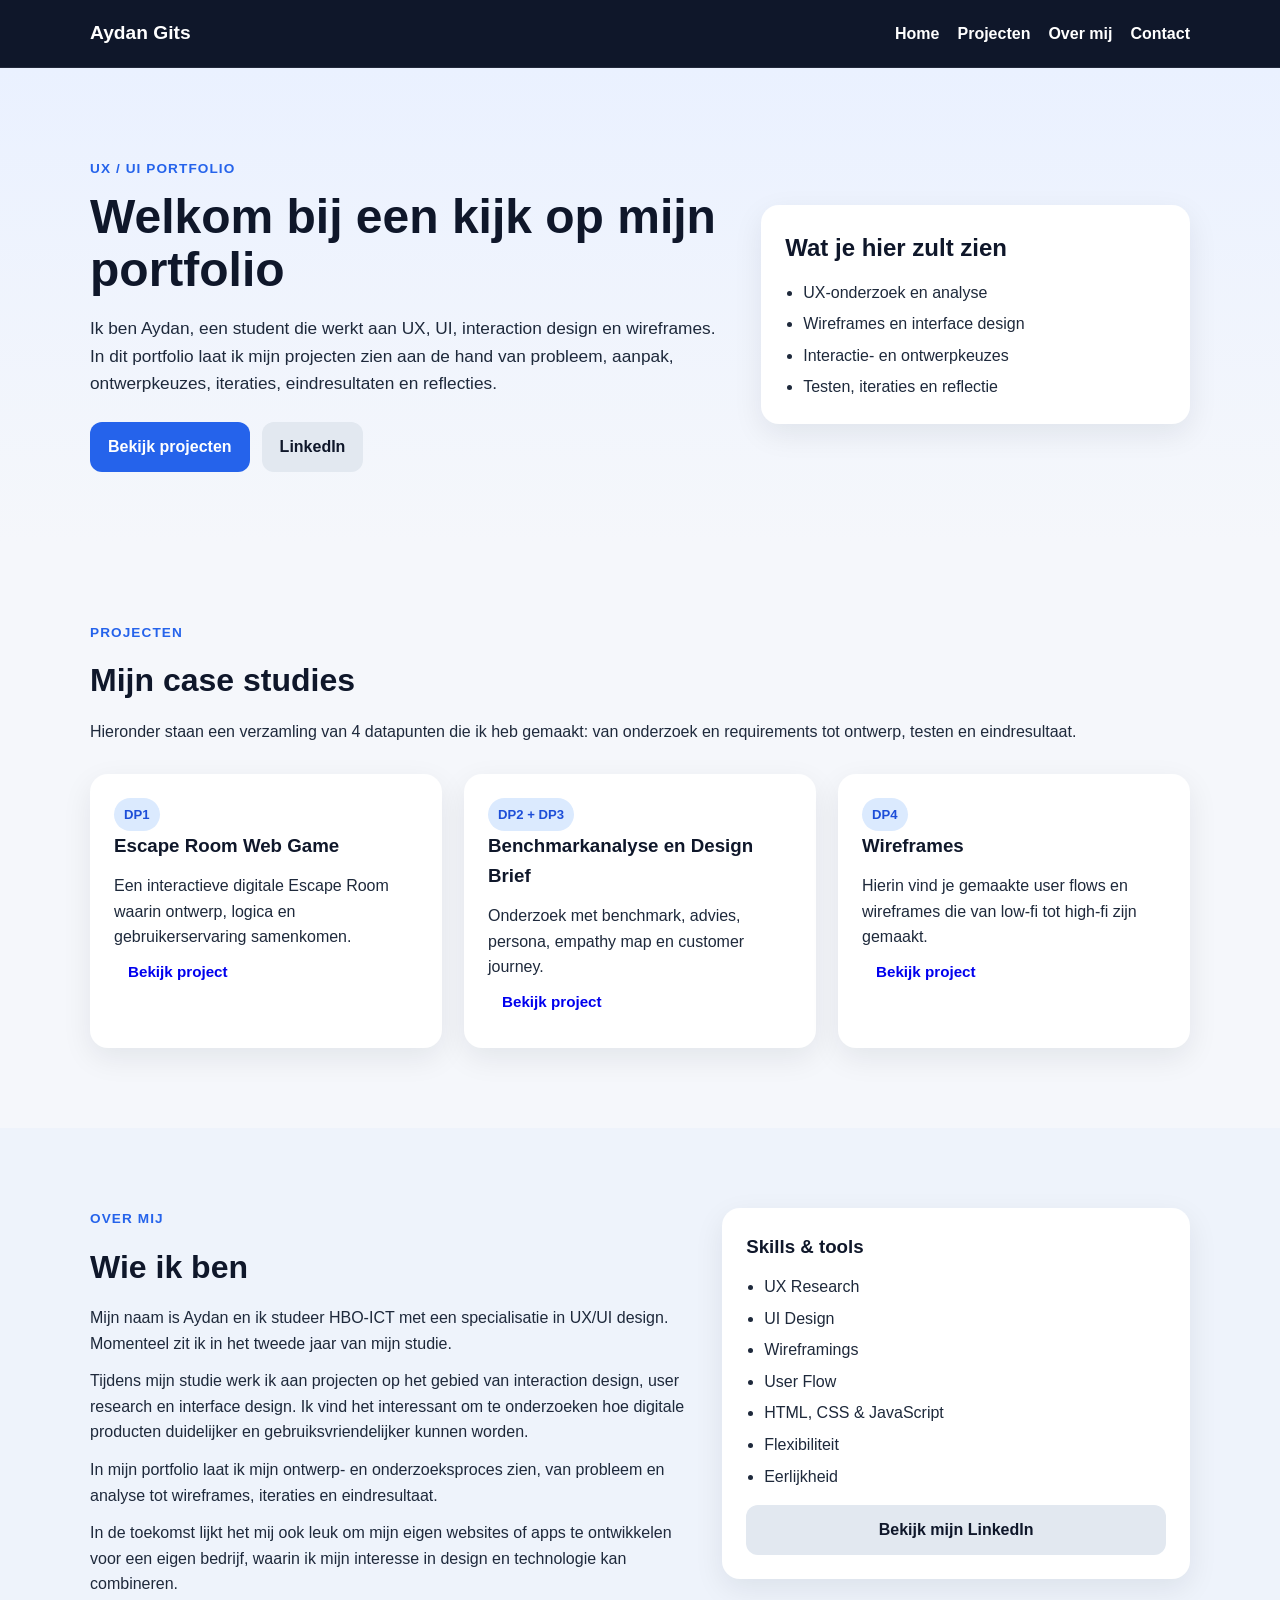
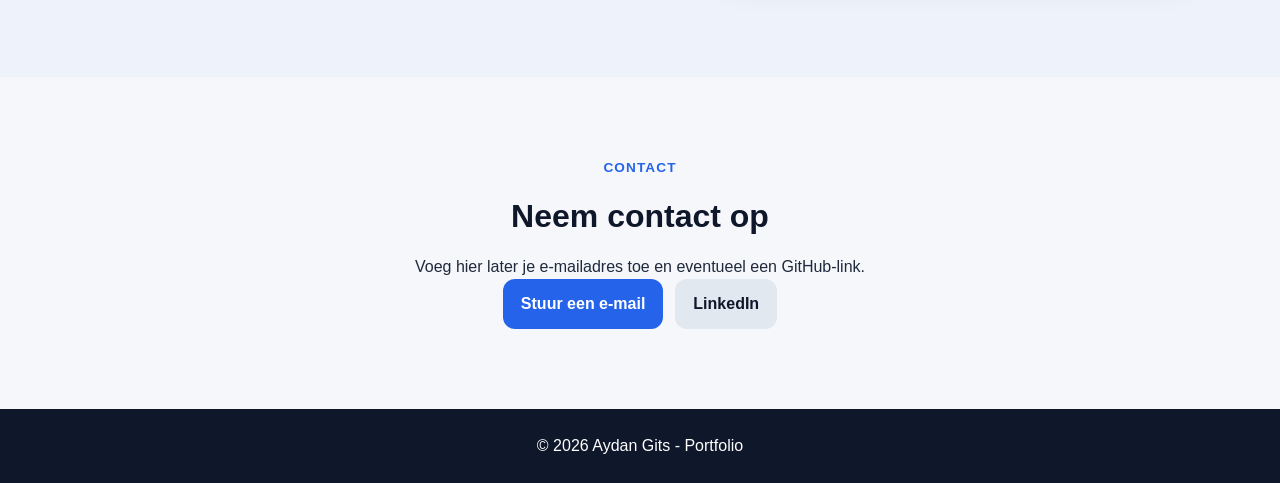
==== index.html @ bd967ede "portfolio geupload" ====
<!DOCTYPE html>
<html lang="nl">
<head>
  <meta charset="UTF-8" />
  <meta name="viewport" content="width=device-width, initial-scale=1.0" />
  <title>Aydan Gits | Portfolio</title>
  <link rel="stylesheet" href="style.css" />
</head>
<body>
  <header class="site-header">
    <div class="container header-inner">
      <a class="logo" href="index.html">Aydan Gits</a>

      <nav class="nav">
        <a href="#home">Home</a>
        <a href="#projects">Projecten</a>
        <a href="#about">Over mij</a>
        <a href="#contact">Contact</a>
      </nav>
    </div>
  </header>

  <main>
    <section id="home" class="hero">
      <div class="container hero-grid">
        <div class="hero-text">
          <p class="eyebrow">UX / UI Portfolio</p>
          <h1>Welkom bij een kijk op mijn portfolio</h1>
          <p class="intro">
            Ik ben Aydan, een student die werkt aan UX, UI, interaction design en wireframes. 
            In dit portfolio laat ik mijn projecten zien aan de hand van
            probleem, aanpak, ontwerpkeuzes, iteraties, eindresultaten en reflecties.
          </p>

          <div class="hero-buttons">
            <a class="button primary" href="#projects">Bekijk projecten</a>
            <a class="button secondary" href="https://www.linkedin.com/in/aydan-gits-520730218/" target="_blank">LinkedIn</a>
          </div>
        </div>

        <div class="hero-card">
          <h2>Wat je hier zult zien</h2>
          <ul>
            <li>UX-onderzoek en analyse</li>
            <li>Wireframes en interface design</li>
            <li>Interactie- en ontwerpkeuzes</li>
            <li>Testen, iteraties en reflectie</li>
          </ul>
        </div>
      </div>
    </section>

    <section id="projects" class="section">
      <div class="container">
        <div class="section-heading">
          <p class="eyebrow">Projecten</p>
          <h2>Mijn case studies</h2>
          <p>
            Hieronder staan een verzamling van 4 datapunten die ik heb gemaakt: 
            van onderzoek en requirements tot ontwerp, testen en eindresultaat.
          </p>
        </div>

        <div class="project-grid">
          <article class="project-card">
            <span class="tag">DP1</span>
            <h3>Escape Room Web Game</h3>
            <p>
              Een interactieve digitale Escape Room waarin ontwerp, logica en gebruikerservaring samenkomen.
            </p>
            <a class="button small" href="project-escape-room.html">Bekijk project</a>
          </article>

          <article class="project-card">
            <span class="tag">DP2 + DP3</span>
            <h3>Benchmarkanalyse en Design Brief</h3>
            <p>
              Onderzoek met benchmark, advies, persona, empathy map en customer journey.
            </p>
            <a class="button small" href="project-ux-research.html">Bekijk project</a>
          </article>

          <article class="project-card">
            <span class="tag">DP4</span>
            <h3>Wireframes</h3>
            <p>
              Hierin vind je gemaakte user flows en wireframes die van low-fi tot high-fi zijn gemaakt.
            </p>
            <a class="button small" href="project-wireframes.html">Bekijk project</a>
          </article>
        </div>
      </div>
    </section>

    <section id="about" class="section alt">
      <div class="container about-grid">
        <div>
          <p class="eyebrow">Over mij</p>
          <h2>Wie ik ben</h2>

      <p>
        Mijn naam is Aydan en ik studeer HBO-ICT met een specialisatie in UX/UI design.
        Momenteel zit ik in het tweede jaar van mijn studie.
      </p>

      <p>
        Tijdens mijn studie werk ik aan projecten op het gebied van interaction design,
        user research en interface design. Ik vind het interessant om te onderzoeken
        hoe digitale producten duidelijker en gebruiksvriendelijker kunnen worden.
      </p>

      <p>
        In mijn portfolio laat ik mijn ontwerp- en onderzoeksproces zien, van probleem
        en analyse tot wireframes, iteraties en eindresultaat.
      </p>

      <p>
        In de toekomst lijkt het mij ook leuk om mijn eigen websites of apps te ontwikkelen
        voor een eigen bedrijf, waarin ik mijn interesse in design en technologie kan combineren.
      </p>
        </div>

        <div class="about-card">
          <h3>Skills & tools</h3>
          <ul>
            <li>UX Research</li>
            <li>UI Design</li>
            <li>Wireframings</li>
            <li>User Flow</li>
            <li>HTML, CSS & JavaScript</li>
            <li>Flexibiliteit</li>
            <li>Eerlijkheid</li>
          </ul>

          <a class="button secondary full" href="https://www.linkedin.com/in/aydan-gits-520730218/" target="_blank">
            Bekijk mijn LinkedIn
          </a>
        </div>
      </div>
    </section>

    <section id="contact" class="section contact-section">
      <div class="container">
        <p class="eyebrow">Contact</p>
        <h2>Neem contact op</h2>
        <p>
          Voeg hier later je e-mailadres toe en eventueel een GitHub-link.
        </p>

        <div class="link-group center-links">
          <a class="button primary" href="mailto:aydan.gits@windesheim.com">Stuur een e-mail</a>
          <a class="button secondary" href="https://www.linkedin.com/in/aydan-gits-520730218/" target="_blank">LinkedIn</a>
        </div>
      </div>
    </section>
  </main>

  <footer class="site-footer">
    <div class="container">
      <p>© 2026 Aydan Gits - Portfolio</p>
    </div>
  </footer>
</body>
</html>
---- style.css ----
* {
  box-sizing: border-box;
  margin: 0;
  padding: 0;
}

html {
  scroll-behavior: smooth;
}

body {
  font-family: Arial, sans-serif;
  background: #f5f7fb;
  color: #1e293b;
  line-height: 1.6;
}

.container {
  width: min(1100px, 92%);
  margin: 0 auto;
}

.site-header {
  position: sticky;
  top: 0;
  z-index: 1000;
  background: #0f172a;
  border-bottom: 1px solid rgba(255, 255, 255, 0.08);
}

.header-inner {
  display: flex;
  justify-content: space-between;
  align-items: center;
  padding: 18px 0;
  gap: 20px;
}

.logo {
  color: #ffffff;
  font-size: 1.2rem;
  font-weight: 700;
  text-decoration: none;
}

.nav {
  display: flex;
  flex-wrap: wrap;
  gap: 18px;
}

.nav a {
  color: #ffffff;
  text-decoration: none;
  font-weight: 600;
  transition: opacity 0.2s ease;
}

.nav a:hover {
  opacity: 0.75;
}

.hero,
.page-hero {
  padding: 90px 0 70px;
  background: linear-gradient(to bottom, #eaf1ff, #f5f7fb);
}

.hero-grid {
  display: grid;
  grid-template-columns: 1.5fr 1fr;
  gap: 28px;
  align-items: center;
}

.eyebrow {
  color: #2563eb;
  font-weight: 700;
  text-transform: uppercase;
  letter-spacing: 0.08em;
  font-size: 0.85rem;
  margin-bottom: 12px;
}

.hero h1,
.page-hero h1 {
  font-size: 3rem;
  line-height: 1.1;
  margin-bottom: 18px;
  color: #0f172a;
}

.intro,
.page-intro {
  font-size: 1.08rem;
  max-width: 760px;
  margin-bottom: 24px;
}

.hero-buttons,
.link-group {
  display: flex;
  flex-wrap: wrap;
  gap: 12px;
}

.center-links {
  justify-content: center;
}

.hero-card,
.project-card,
.case-block,
.about-card {
  background: #ffffff;
  border-radius: 18px;
  padding: 24px;
  box-shadow: 0 10px 30px rgba(15, 23, 42, 0.08);
}

.hero-card h2,
.about-card h3,
.project-card h3,
.case-block h2 {
  margin-bottom: 12px;
  color: #0f172a;
}

.hero-card ul,
.about-card ul,
.case-block ul {
  padding-left: 18px;
}

.section {
  padding: 80px 0;
}

.section.alt {
  background: #eef3fb;
}

.section-heading {
  margin-bottom: 30px;
}

.section-heading h2,
#about h2,
#contact h2 {
  font-size: 2rem;
  color: #0f172a;
  margin-bottom: 12px;
}

.project-grid {
  display: grid;
  grid-template-columns: repeat(3, 1fr);
  gap: 22px;
}

.tag {
  display: inline-block;
  background: #dbeafe;
  color: #1d4ed8;
  font-size: 0.82rem;
  font-weight: 700;
  padding: 6px 10px;
  border-radius: 999px;
}

.case-grid {
  display: grid;
  grid-template-columns: repeat(2, 1fr);
  gap: 20px;
}

.about-grid {
  display: grid;
  grid-template-columns: 1.3fr 1fr;
  gap: 24px;
  align-items: start;
}

.contact-section {
  text-align: center;
}

.button {
  display: inline-block;
  text-decoration: none;
  border-radius: 12px;
  padding: 12px 18px;
  font-weight: 700;
  transition: transform 0.2s ease, opacity 0.2s ease;
}

.button:hover {
  transform: translateY(-1px);
  opacity: 0.95;
}

.button.primary {
  background: #2563eb;
  color: #ffffff;
}

.button.secondary {
  background: #e2e8f0;
  color: #0f172a;
}

.button.small {
  padding: 10px 14px;
  font-size: 0.95rem;
}

.button.full {
  width: 100%;
  text-align: center;
  margin-top: 16px;
}

.back-link {
  margin-top: 28px;
}

.site-footer {
  background: #0f172a;
  color: #ffffff;
  text-align: center;
  padding: 24px 0;
}

p + p {
  margin-top: 12px;
}

ul li + li {
  margin-top: 6px;
}

@media (max-width: 900px) {
  .hero-grid,
  .about-grid,
  .project-grid,
  .case-grid {
    grid-template-columns: 1fr;
  }

  .hero h1,
  .page-hero h1 {
    font-size: 2.2rem;
  }

  .header-inner {
    flex-direction: column;
    align-items: flex-start;
  }
}
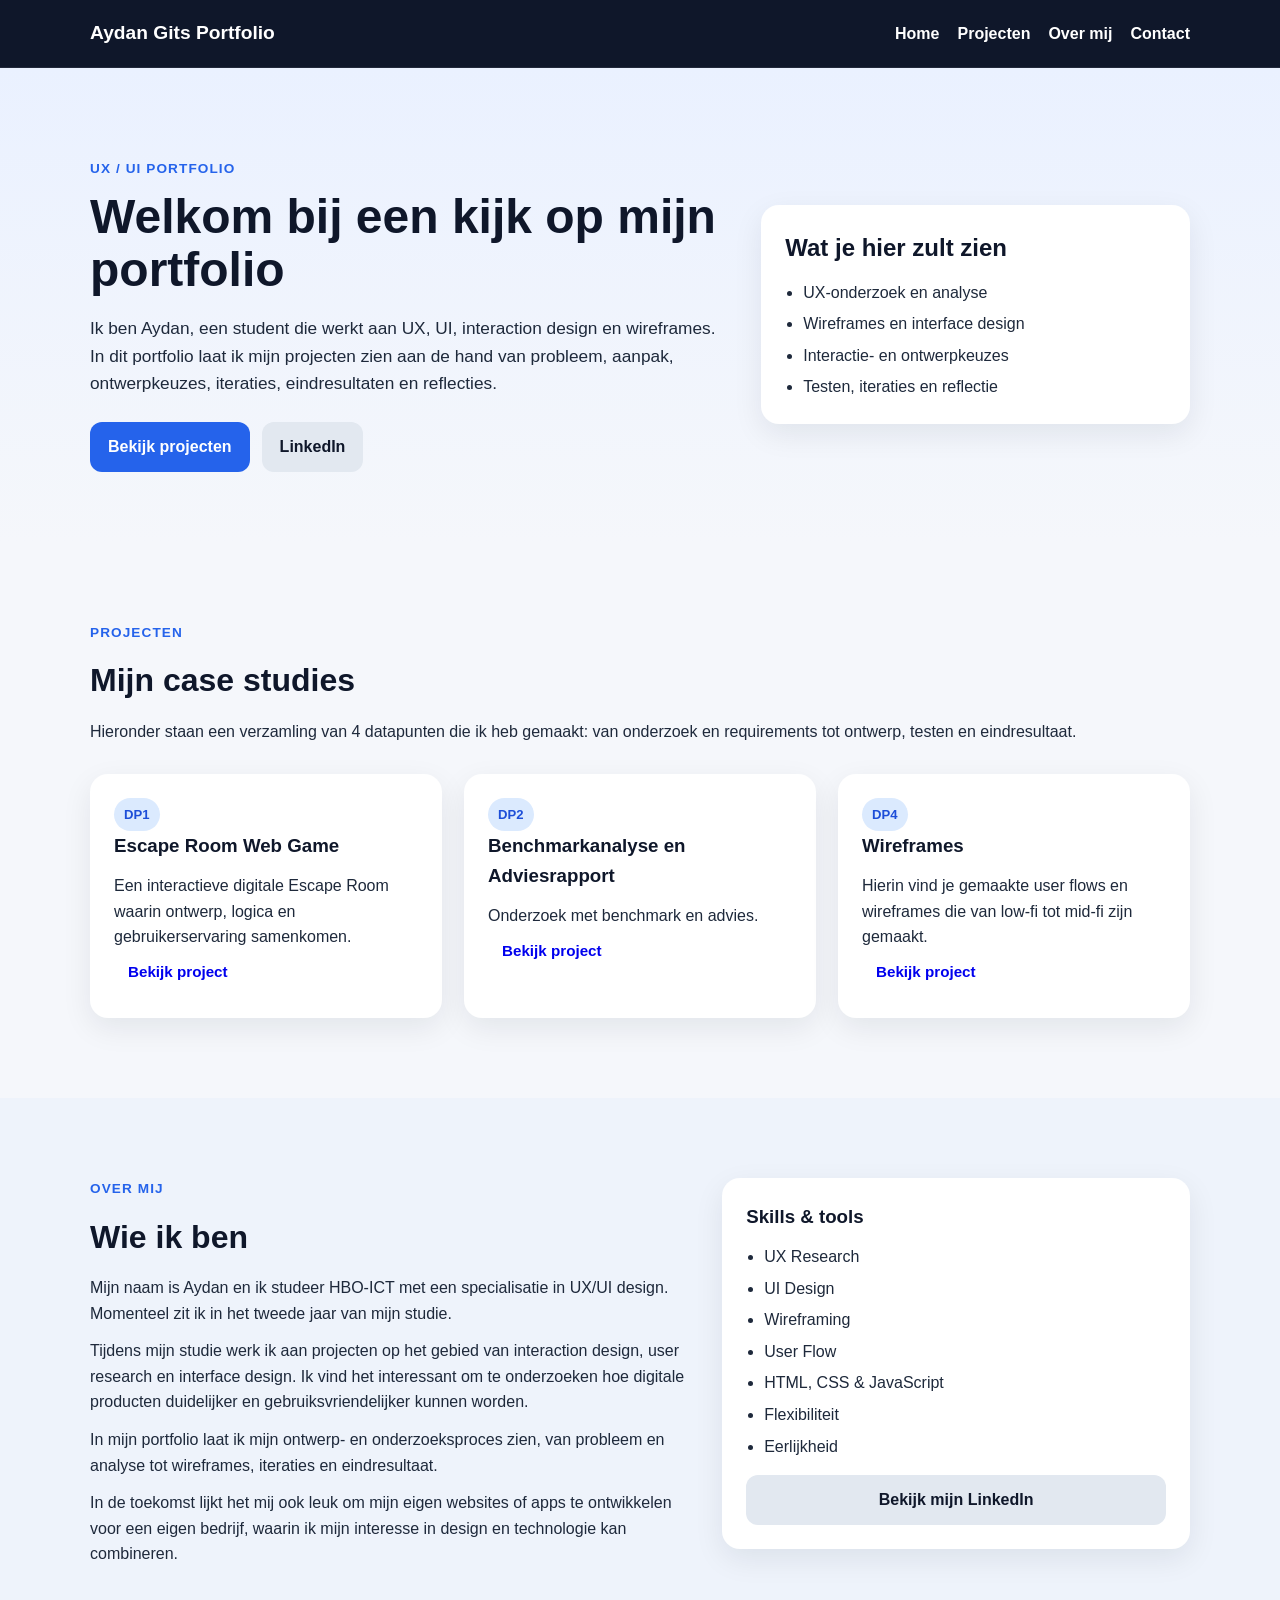
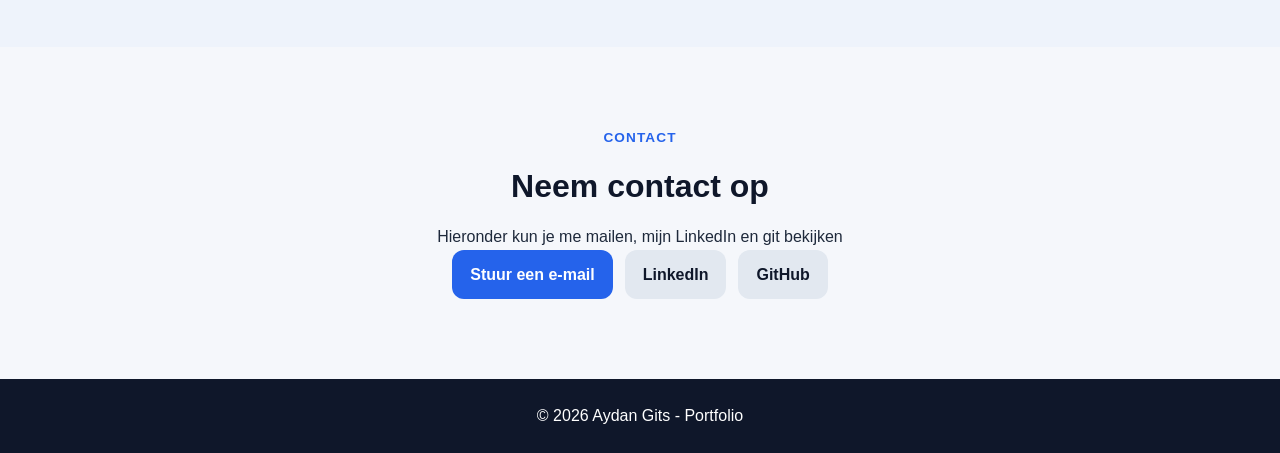
==== commit 5d826ee4: "project 1 en 2 afgerond voor de website" ====
--- a/index.html
+++ b/index.html
@@ -9,7 +9,7 @@
 <body>
   <header class="site-header">
     <div class="container header-inner">
-      <a class="logo" href="index.html">Aydan Gits</a>
+      <a class="logo" href="index.html">Aydan Gits Portfolio</a>
 
       <nav class="nav">
         <a href="#home">Home</a>
@@ -68,25 +68,25 @@
             <p>
               Een interactieve digitale Escape Room waarin ontwerp, logica en gebruikerservaring samenkomen.
             </p>
-            <a class="button small" href="project-escape-room.html">Bekijk project</a>
+            <a class="button small" href="project1.html">Bekijk project</a>
           </article>
 
           <article class="project-card">
-            <span class="tag">DP2 + DP3</span>
-            <h3>Benchmarkanalyse en Design Brief</h3>
+            <span class="tag">DP2</span>
+            <h3>Benchmarkanalyse en Adviesrapport</h3>
             <p>
-              Onderzoek met benchmark, advies, persona, empathy map en customer journey.
+              Onderzoek met benchmark en advies.
             </p>
-            <a class="button small" href="project-ux-research.html">Bekijk project</a>
+            <a class="button small" href="project2.html">Bekijk project</a>
           </article>
 
           <article class="project-card">
             <span class="tag">DP4</span>
             <h3>Wireframes</h3>
             <p>
-              Hierin vind je gemaakte user flows en wireframes die van low-fi tot high-fi zijn gemaakt.
+              Hierin vind je gemaakte user flows en wireframes die van low-fi tot mid-fi zijn gemaakt.
             </p>
-            <a class="button small" href="project-wireframes.html">Bekijk project</a>
+            <a class="button small" href="project3.html">Bekijk project</a>
           </article>
         </div>
       </div>
@@ -125,7 +125,7 @@
           <ul>
             <li>UX Research</li>
             <li>UI Design</li>
-            <li>Wireframings</li>
+            <li>Wireframing</li>
             <li>User Flow</li>
             <li>HTML, CSS & JavaScript</li>
             <li>Flexibiliteit</li>
@@ -144,12 +144,13 @@
         <p class="eyebrow">Contact</p>
         <h2>Neem contact op</h2>
         <p>
-          Voeg hier later je e-mailadres toe en eventueel een GitHub-link.
+          Hieronder kun je me mailen, mijn LinkedIn en git bekijken
         </p>
 
         <div class="link-group center-links">
-          <a class="button primary" href="mailto:aydan.gits@windesheim.com">Stuur een e-mail</a>
+          <a class="button primary" href="mailto:aydan.gits@student.windesheim.com">Stuur een e-mail</a>
           <a class="button secondary" href="https://www.linkedin.com/in/aydan-gits-520730218/" target="_blank">LinkedIn</a>
+          <a class="button secondary" href="https://github.com/aydanjg06" target="_blank">GitHub</a>
         </div>
       </div>
     </section>
--- a/style.css
+++ b/style.css
@@ -256,4 +256,75 @@
     flex-direction: column;
     align-items: flex-start;
   }
+}
+
+/* =========================
+   Project pagina styling
+   ========================= */
+
+.project {
+  max-width: 1000px;
+  margin: 60px auto;
+  padding: 40px;
+  background: #ffffff;
+  border-radius: 18px;
+  box-shadow: 0 10px 30px rgba(15, 23, 42, 0.08);
+}
+
+.project h1 {
+  font-size: 2.6rem;
+  color: #0f172a;
+  margin-bottom: 20px;
+}
+
+.project h2 {
+  margin-top: 40px;
+  margin-bottom: 14px;
+  color: #0f172a;
+}
+
+.project h3 {
+  margin-top: 20px;
+  margin-bottom: 10px;
+}
+
+.one-liner {
+  font-size: 1.05rem;
+  color: #334155;
+  margin-bottom: 30px;
+}
+
+.project ul,
+.project ol {
+  margin-left: 20px;
+}
+
+.project li {
+  margin-bottom: 6px;
+}
+
+.wireframes {
+  display: grid;
+  grid-template-columns: repeat(auto-fit, minmax(220px, 1fr));
+  gap: 14px;
+  margin: 20px 0;
+}
+
+.wireframes img {
+  width: 100%;
+  border-radius: 12px;
+  box-shadow: 0 8px 18px rgba(15, 23, 42, 0.08);
+}
+
+.project img {
+  max-width: 100%;
+  height: auto;
+  border-radius: 12px;
+}
+
+.project-links {
+  display: flex;
+  gap: 12px;
+  flex-wrap: wrap;
+  margin-top: 16px;
 }
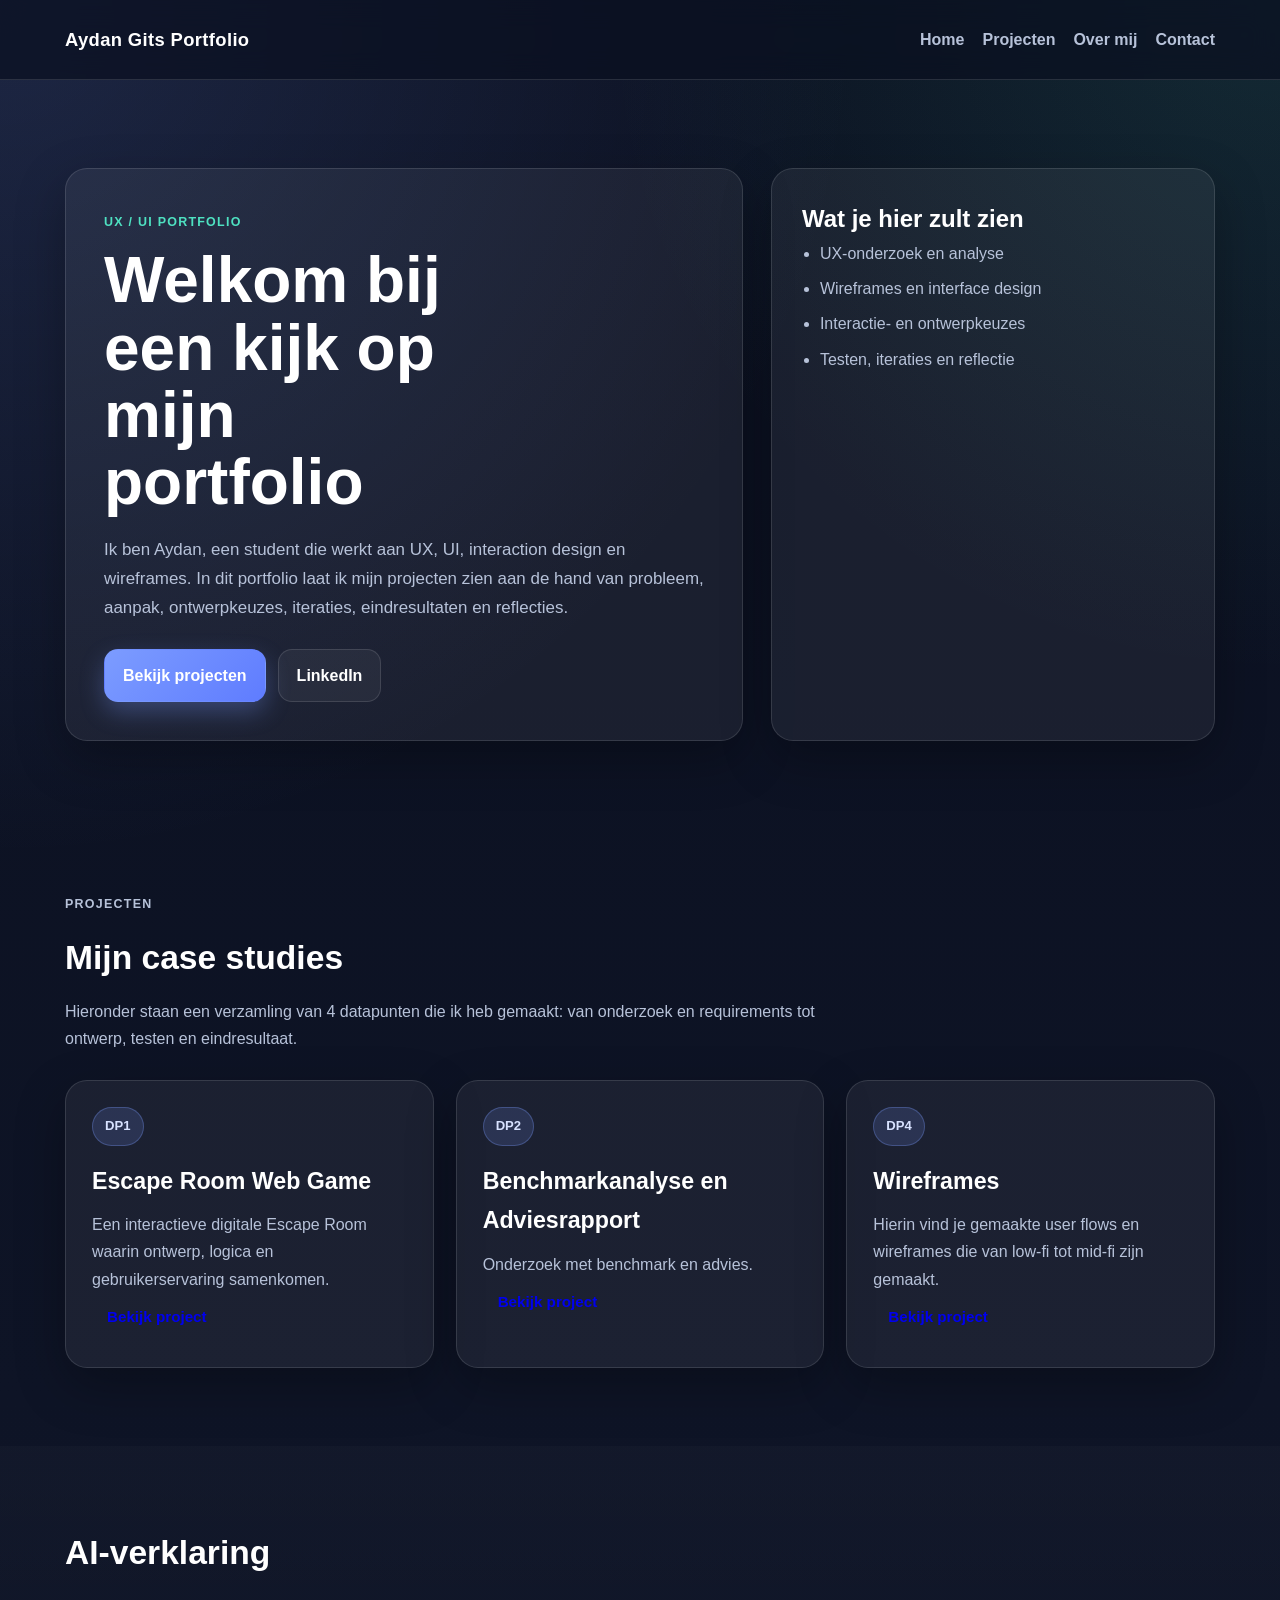
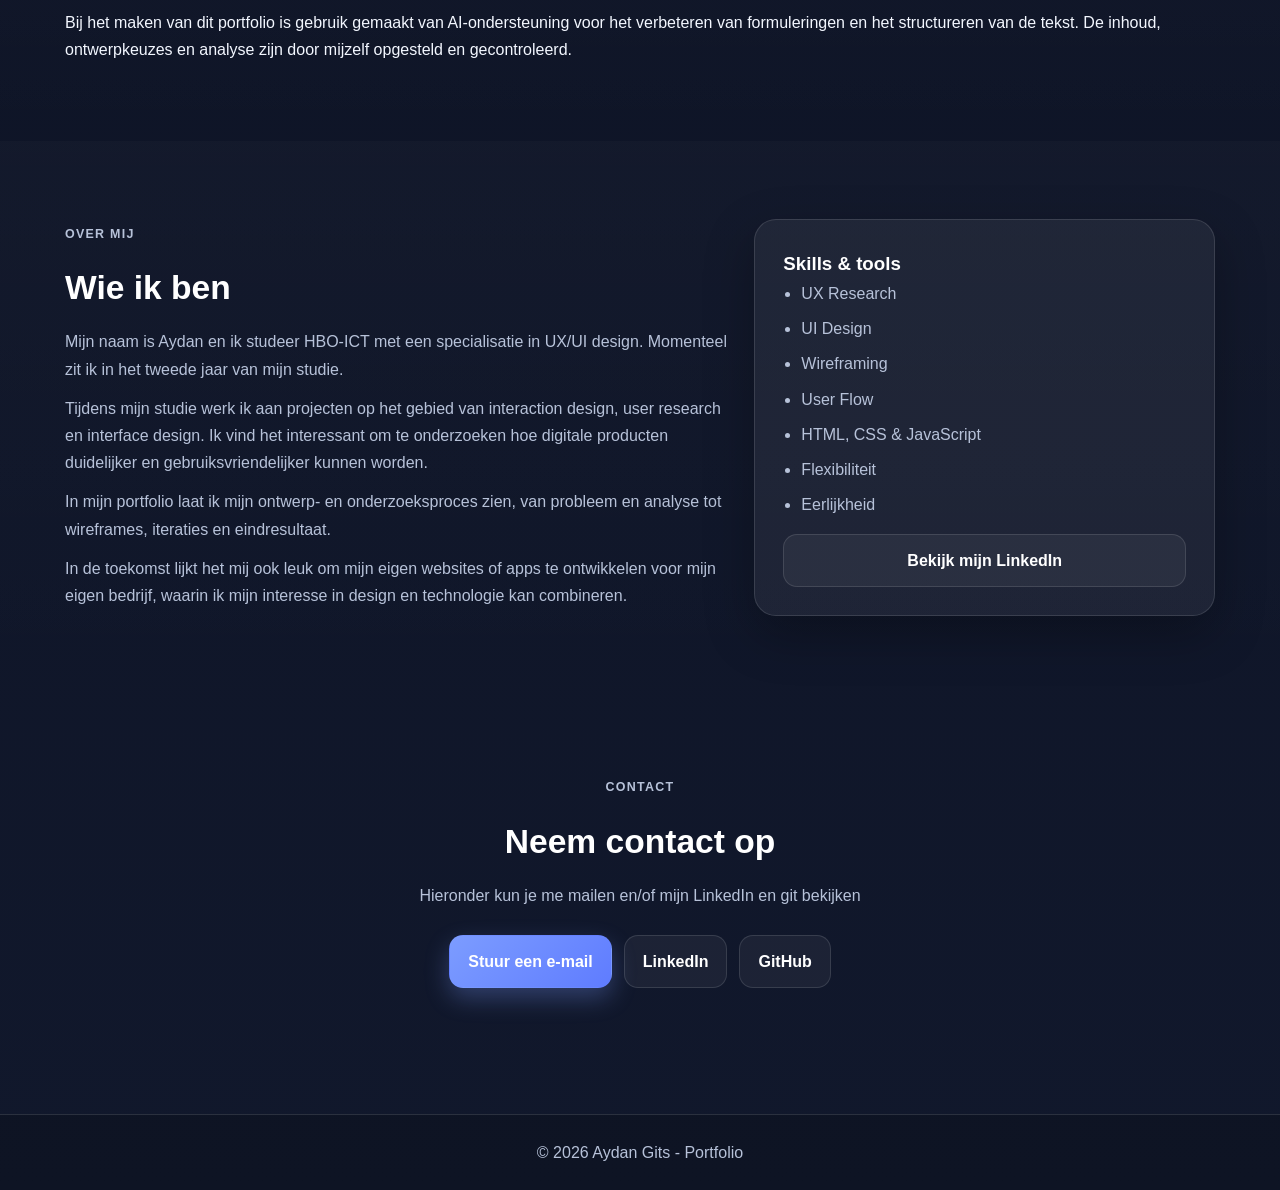
==== commit c0b83ebf: "final" ====
--- a/index.html
+++ b/index.html
@@ -92,6 +92,21 @@
       </div>
     </section>
 
+    <section class="section alt">
+      <div class="container">
+        <div class="section-heading">
+          <h2>AI-verklaring</h2>
+        </div>
+
+        <p>
+          Bij het maken van dit portfolio is gebruik gemaakt van AI-ondersteuning
+          voor het verbeteren van formuleringen en het structureren van de tekst.
+          De inhoud, ontwerpkeuzes en analyse zijn door mijzelf opgesteld
+          en gecontroleerd.
+        </p>
+      </div>
+    </section>
+
     <section id="about" class="section alt">
       <div class="container about-grid">
         <div>
@@ -116,7 +131,7 @@
 
       <p>
         In de toekomst lijkt het mij ook leuk om mijn eigen websites of apps te ontwikkelen
-        voor een eigen bedrijf, waarin ik mijn interesse in design en technologie kan combineren.
+        voor mijn eigen bedrijf, waarin ik mijn interesse in design en technologie kan combineren.
       </p>
         </div>
 
@@ -144,11 +159,11 @@
         <p class="eyebrow">Contact</p>
         <h2>Neem contact op</h2>
         <p>
-          Hieronder kun je me mailen, mijn LinkedIn en git bekijken
+          Hieronder kun je me mailen en/of mijn LinkedIn en git bekijken
         </p>
 
         <div class="link-group center-links">
-          <a class="button primary" href="mailto:aydan.gits@student.windesheim.com">Stuur een e-mail</a>
+          <a class="button primary" href="https://mail.google.com/mail/?view=cm&fs=1&to=aydan.gits@student.windesheim.com" target="_blank">Stuur een e-mail</a>
           <a class="button secondary" href="https://www.linkedin.com/in/aydan-gits-520730218/" target="_blank">LinkedIn</a>
           <a class="button secondary" href="https://github.com/aydanjg06" target="_blank">GitHub</a>
         </div>
--- a/style.css
+++ b/style.css
@@ -8,24 +8,44 @@
   scroll-behavior: smooth;
 }
 
+:root {
+  --bg: #0b1020;
+  --bg-soft: #121a31;
+  --panel: rgba(255, 255, 255, 0.06);
+  --panel-strong: rgba(255, 255, 255, 0.1);
+  --text: #f3f7ff;
+  --muted: #b7c2d9;
+  --heading: #ffffff;
+  --line: rgba(255, 255, 255, 0.12);
+  --accent: #7c9cff;
+  --accent-2: #4ee1c1;
+  --shadow: 0 18px 50px rgba(0, 0, 0, 0.28);
+  --radius: 22px;
+}
+
 body {
   font-family: Arial, sans-serif;
-  background: #f5f7fb;
-  color: #1e293b;
-  line-height: 1.6;
+  background:
+    radial-gradient(circle at top left, rgba(124, 156, 255, 0.16), transparent 28%),
+    radial-gradient(circle at top right, rgba(78, 225, 193, 0.12), transparent 22%),
+    linear-gradient(180deg, #0b1020 0%, #11182c 100%);
+  color: var(--text);
+  line-height: 1.7;
 }
 
 .container {
-  width: min(1100px, 92%);
+  width: min(1150px, 92%);
   margin: 0 auto;
 }
 
+/* HEADER */
 .site-header {
   position: sticky;
   top: 0;
   z-index: 1000;
-  background: #0f172a;
-  border-bottom: 1px solid rgba(255, 255, 255, 0.08);
+  backdrop-filter: blur(14px);
+  background: rgba(11, 16, 32, 0.72);
+  border-bottom: 1px solid var(--line);
 }
 
 .header-inner {
@@ -37,10 +57,11 @@
 }
 
 .logo {
-  color: #ffffff;
-  font-size: 1.2rem;
+  color: var(--heading);
+  font-size: 1.15rem;
   font-weight: 700;
   text-decoration: none;
+  letter-spacing: 0.02em;
 }
 
 .nav {
@@ -50,163 +71,247 @@
 }
 
 .nav a {
-  color: #ffffff;
+  color: var(--muted);
   text-decoration: none;
   font-weight: 600;
-  transition: opacity 0.2s ease;
+  transition: 0.2s ease;
+  padding: 8px 0;
+  position: relative;
+}
+
+.nav a::after {
+  content: "";
+  position: absolute;
+  left: 0;
+  bottom: 0;
+  width: 0;
+  height: 2px;
+  background: linear-gradient(90deg, var(--accent), var(--accent-2));
+  transition: width 0.25s ease;
 }
 
 .nav a:hover {
-  opacity: 0.75;
-}
-
+  color: var(--heading);
+}
+
+.nav a:hover::after {
+  width: 100%;
+}
+
+/* HERO */
 .hero,
 .page-hero {
-  padding: 90px 0 70px;
-  background: linear-gradient(to bottom, #eaf1ff, #f5f7fb);
+  padding: 88px 0 70px;
 }
 
 .hero-grid {
   display: grid;
-  grid-template-columns: 1.5fr 1fr;
+  grid-template-columns: 1.45fr 0.95fr;
   gap: 28px;
+  align-items: stretch;
+}
+
+.hero-text,
+.hero-card,
+.project-card,
+.about-card,
+.project,
+.ai-card {
+  border: 1px solid var(--line);
+  background: var(--panel);
+  border-radius: var(--radius);
+  box-shadow: var(--shadow);
+}
+
+.hero-text {
+  padding: 38px;
+}
+
+.hero-card {
+  padding: 30px;
+  align-self: stretch;
+}
+
+.eyebrow {
+  display: inline-flex;
   align-items: center;
-}
-
-.eyebrow {
-  color: #2563eb;
+  gap: 8px;
+  color: var(--accent-2);
   font-weight: 700;
   text-transform: uppercase;
-  letter-spacing: 0.08em;
-  font-size: 0.85rem;
-  margin-bottom: 12px;
+  letter-spacing: 0.1em;
+  font-size: 0.78rem;
+  margin-bottom: 14px;
 }
 
 .hero h1,
 .page-hero h1 {
-  font-size: 3rem;
-  line-height: 1.1;
-  margin-bottom: 18px;
-  color: #0f172a;
+  font-size: clamp(2.3rem, 5vw, 4rem);
+  line-height: 1.05;
+  margin-bottom: 20px;
+  color: var(--heading);
+  max-width: 10ch;
 }
 
 .intro,
-.page-intro {
-  font-size: 1.08rem;
-  max-width: 760px;
-  margin-bottom: 24px;
+.page-intro,
+.one-liner {
+  font-size: 1.06rem;
+  color: var(--muted);
+  max-width: 65ch;
 }
 
 .hero-buttons,
-.link-group {
+.link-group,
+.project-links {
   display: flex;
   flex-wrap: wrap;
   gap: 12px;
-}
-
-.center-links {
-  justify-content: center;
-}
-
-.hero-card,
-.project-card,
-.case-block,
-.about-card {
-  background: #ffffff;
-  border-radius: 18px;
-  padding: 24px;
-  box-shadow: 0 10px 30px rgba(15, 23, 42, 0.08);
+  margin-top: 26px;
 }
 
 .hero-card h2,
 .about-card h3,
 .project-card h3,
-.case-block h2 {
-  margin-bottom: 12px;
-  color: #0f172a;
+.project h2,
+.project h3 {
+  color: var(--heading);
 }
 
 .hero-card ul,
 .about-card ul,
-.case-block ul {
+.project ul,
+.project ol {
   padding-left: 18px;
 }
 
+.hero-card li,
+.about-card li,
+.project li {
+  color: var(--muted);
+}
+
+/* GENERAL SECTIONS */
 .section {
-  padding: 80px 0;
+  padding: 78px 0;
 }
 
 .section.alt {
-  background: #eef3fb;
+  background: linear-gradient(180deg, rgba(255,255,255,0.02), rgba(255,255,255,0));
 }
 
 .section-heading {
-  margin-bottom: 30px;
+  margin-bottom: 28px;
+  max-width: 800px;
 }
 
 .section-heading h2,
 #about h2,
 #contact h2 {
-  font-size: 2rem;
-  color: #0f172a;
+  font-size: 2.1rem;
   margin-bottom: 12px;
-}
-
+  color: var(--heading);
+}
+
+.section-heading p,
+#about p,
+#contact p {
+  color: var(--muted);
+}
+
+/* PROJECT GRID */
 .project-grid {
   display: grid;
   grid-template-columns: repeat(3, 1fr);
   gap: 22px;
 }
 
+.project-card {
+  padding: 26px;
+  transition: transform 0.22s ease, border-color 0.22s ease;
+}
+
+.project-card:hover {
+  transform: translateY(-4px);
+  border-color: rgba(124, 156, 255, 0.45);
+}
+
+.project-card h3 {
+  margin: 16px 0 10px;
+  font-size: 1.45rem;
+}
+
+.project-card p {
+  color: var(--muted);
+}
+
 .tag {
   display: inline-block;
-  background: #dbeafe;
-  color: #1d4ed8;
+  background: rgba(124, 156, 255, 0.16);
+  color: #d8e2ff;
   font-size: 0.82rem;
   font-weight: 700;
-  padding: 6px 10px;
+  padding: 7px 12px;
   border-radius: 999px;
-}
-
-.case-grid {
-  display: grid;
-  grid-template-columns: repeat(2, 1fr);
-  gap: 20px;
-}
-
+  border: 1px solid rgba(124, 156, 255, 0.3);
+}
+
+/* AI CARD */
+.ai-card {
+  padding: 26px;
+  max-width: 900px;
+}
+
+.ai-card p {
+  color: var(--muted);
+}
+
+/* ABOUT */
 .about-grid {
   display: grid;
-  grid-template-columns: 1.3fr 1fr;
+  grid-template-columns: 1.3fr 0.9fr;
   gap: 24px;
   align-items: start;
 }
 
+.about-card {
+  padding: 28px;
+}
+
+/* CONTACT */
 .contact-section {
   text-align: center;
 }
 
+/* BUTTONS */
 .button {
   display: inline-block;
   text-decoration: none;
-  border-radius: 12px;
+  border-radius: 14px;
   padding: 12px 18px;
   font-weight: 700;
-  transition: transform 0.2s ease, opacity 0.2s ease;
+  transition: 0.2s ease;
+  border: 1px solid transparent;
 }
 
 .button:hover {
   transform: translateY(-1px);
-  opacity: 0.95;
 }
 
 .button.primary {
-  background: #2563eb;
+  background: linear-gradient(135deg, var(--accent), #5f7cff);
   color: #ffffff;
+  box-shadow: 0 10px 24px rgba(124, 156, 255, 0.3);
 }
 
 .button.secondary {
-  background: #e2e8f0;
-  color: #0f172a;
+  background: rgba(255, 255, 255, 0.05);
+  color: var(--heading);
+  border-color: var(--line);
+}
+
+.button.secondary:hover {
+  border-color: rgba(124, 156, 255, 0.45);
 }
 
 .button.small {
@@ -220,111 +325,126 @@
   margin-top: 16px;
 }
 
+.center-links {
+  justify-content: center;
+}
+
+/* PROJECT PAGES */
+.project {
+  max-width: 1020px;
+  margin: 0 auto;
+  padding: 38px;
+}
+
+.project h1 {
+  font-size: 2.5rem;
+  color: var(--heading);
+  margin-bottom: 18px;
+}
+
+.project h2 {
+  font-size: 1.55rem;
+  margin-top: 38px;
+  margin-bottom: 14px;
+}
+
+.project h3 {
+  font-size: 1.1rem;
+  margin-top: 22px;
+  margin-bottom: 10px;
+}
+
+.project p {
+  color: var(--muted);
+  margin-bottom: 14px;
+}
+
+.project ul,
+.project ol {
+  margin-left: 18px;
+  margin-bottom: 18px;
+}
+
+.project img {
+  max-width: 100%;
+  height: auto;
+  border-radius: 16px;
+  border: 1px solid var(--line);
+  box-shadow: var(--shadow);
+}
+
+.wireframes {
+  display: grid;
+  grid-template-columns: repeat(auto-fit, minmax(240px, 1fr));
+  gap: 16px;
+  margin: 18px 0 28px;
+}
+
+.wireframes img {
+  width: 100%;
+  object-fit: cover;
+}
+
 .back-link {
   margin-top: 28px;
 }
 
+/* FOOTER */
 .site-footer {
-  background: #0f172a;
-  color: #ffffff;
+  border-top: 1px solid var(--line);
+  background: rgba(0, 0, 0, 0.18);
+  color: var(--muted);
   text-align: center;
   padding: 24px 0;
-}
-
+  margin-top: 48px;
+}
+
+/* RHYTHM */
 p + p {
   margin-top: 12px;
 }
 
-ul li + li {
-  margin-top: 6px;
-}
-
-@media (max-width: 900px) {
+ul li + li,
+ol li + li {
+  margin-top: 8px;
+}
+
+/* RESPONSIVE */
+@media (max-width: 950px) {
   .hero-grid,
   .about-grid,
-  .project-grid,
-  .case-grid {
+  .project-grid {
     grid-template-columns: 1fr;
-  }
-
-  .hero h1,
-  .page-hero h1 {
-    font-size: 2.2rem;
   }
 
   .header-inner {
     flex-direction: column;
     align-items: flex-start;
   }
-}
-
-/* =========================
-   Project pagina styling
-   ========================= */
-
-.project {
-  max-width: 1000px;
-  margin: 60px auto;
-  padding: 40px;
-  background: #ffffff;
-  border-radius: 18px;
-  box-shadow: 0 10px 30px rgba(15, 23, 42, 0.08);
-}
-
-.project h1 {
-  font-size: 2.6rem;
-  color: #0f172a;
-  margin-bottom: 20px;
-}
-
-.project h2 {
-  margin-top: 40px;
-  margin-bottom: 14px;
-  color: #0f172a;
-}
-
-.project h3 {
-  margin-top: 20px;
-  margin-bottom: 10px;
-}
-
-.one-liner {
-  font-size: 1.05rem;
-  color: #334155;
-  margin-bottom: 30px;
-}
-
-.project ul,
-.project ol {
-  margin-left: 20px;
-}
-
-.project li {
-  margin-bottom: 6px;
-}
-
-.wireframes {
-  display: grid;
-  grid-template-columns: repeat(auto-fit, minmax(220px, 1fr));
-  gap: 14px;
-  margin: 20px 0;
-}
-
-.wireframes img {
-  width: 100%;
-  border-radius: 12px;
-  box-shadow: 0 8px 18px rgba(15, 23, 42, 0.08);
-}
-
-.project img {
-  max-width: 100%;
-  height: auto;
-  border-radius: 12px;
-}
-
-.project-links {
-  display: flex;
-  gap: 12px;
-  flex-wrap: wrap;
-  margin-top: 16px;
+
+  .hero h1,
+  .page-hero h1 {
+    max-width: none;
+  }
+}
+
+@media (max-width: 640px) {
+  .hero,
+  .page-hero,
+  .section {
+    padding: 60px 0;
+  }
+
+  .hero-text,
+  .hero-card,
+  .project,
+  .project-card,
+  .about-card,
+  .ai-card {
+    padding: 22px;
+  }
+
+  .project h1 {
+    font-size: 2rem;
+  }
 }
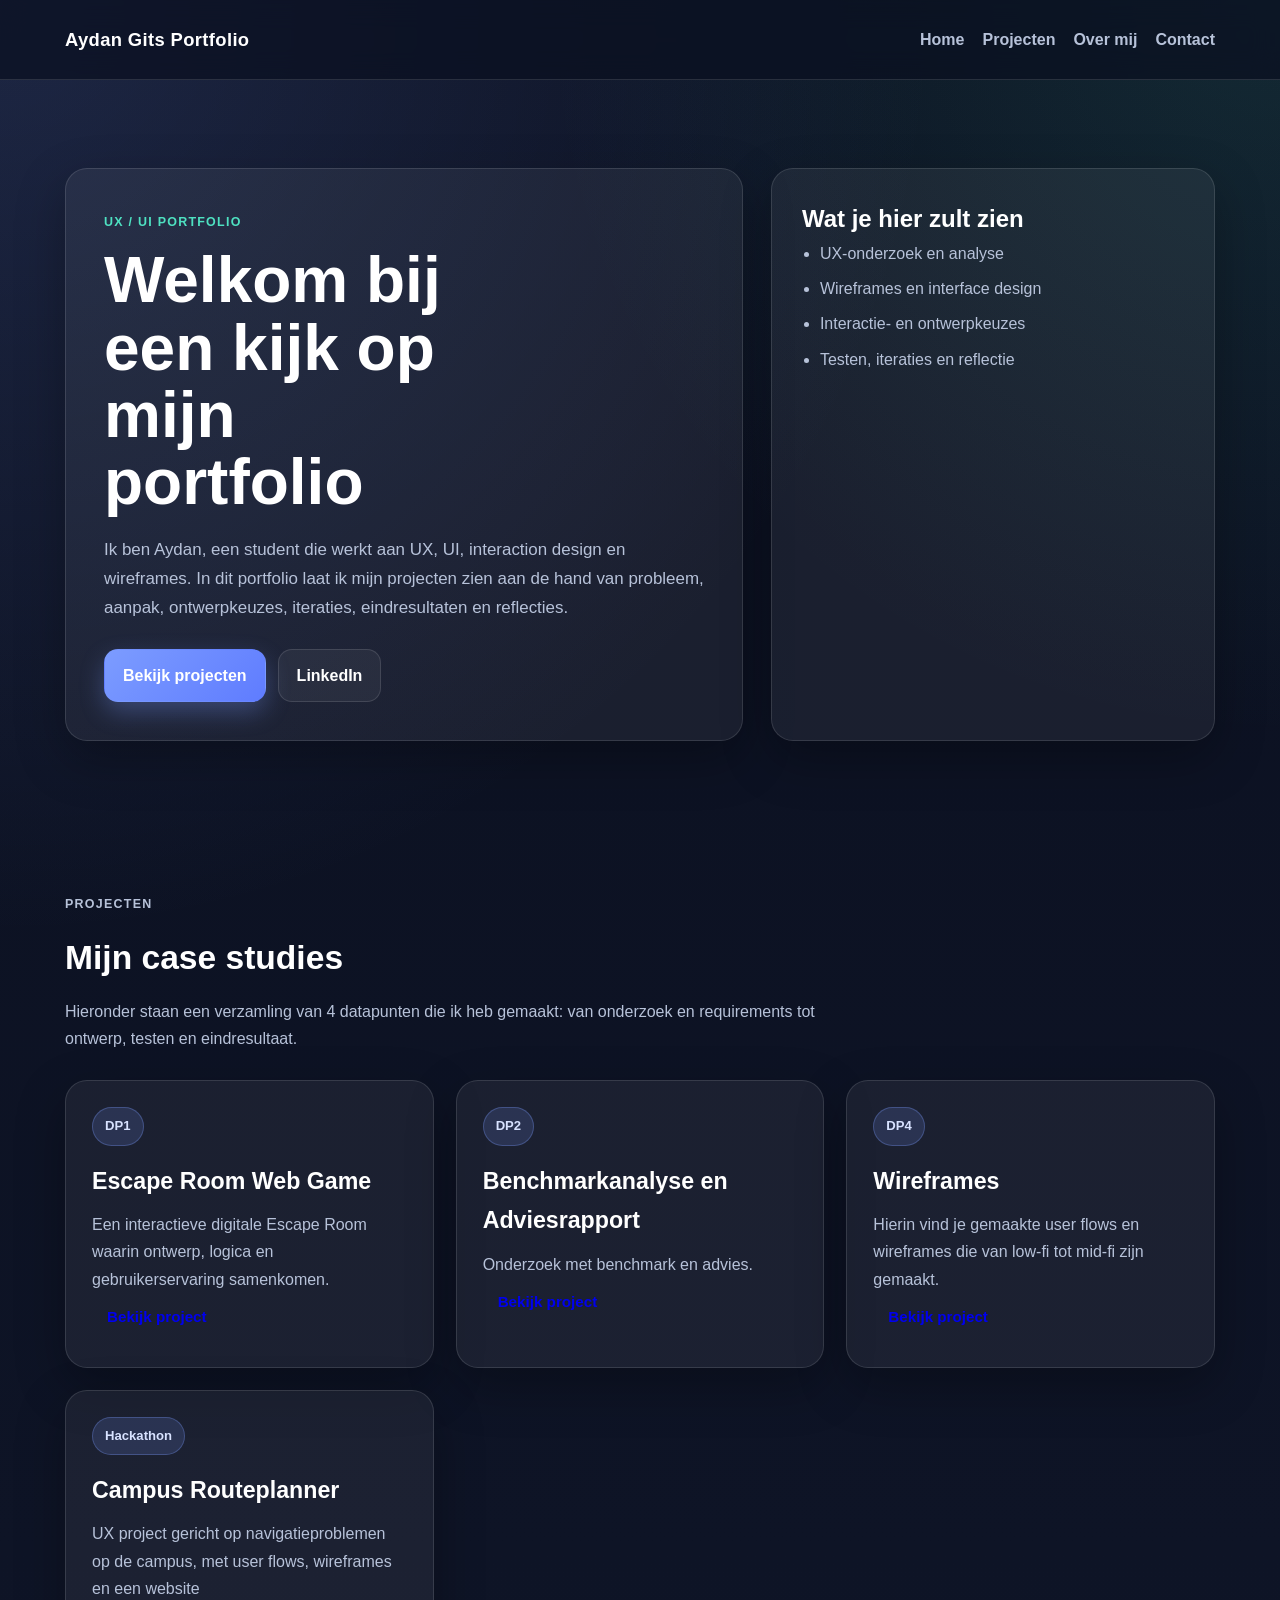
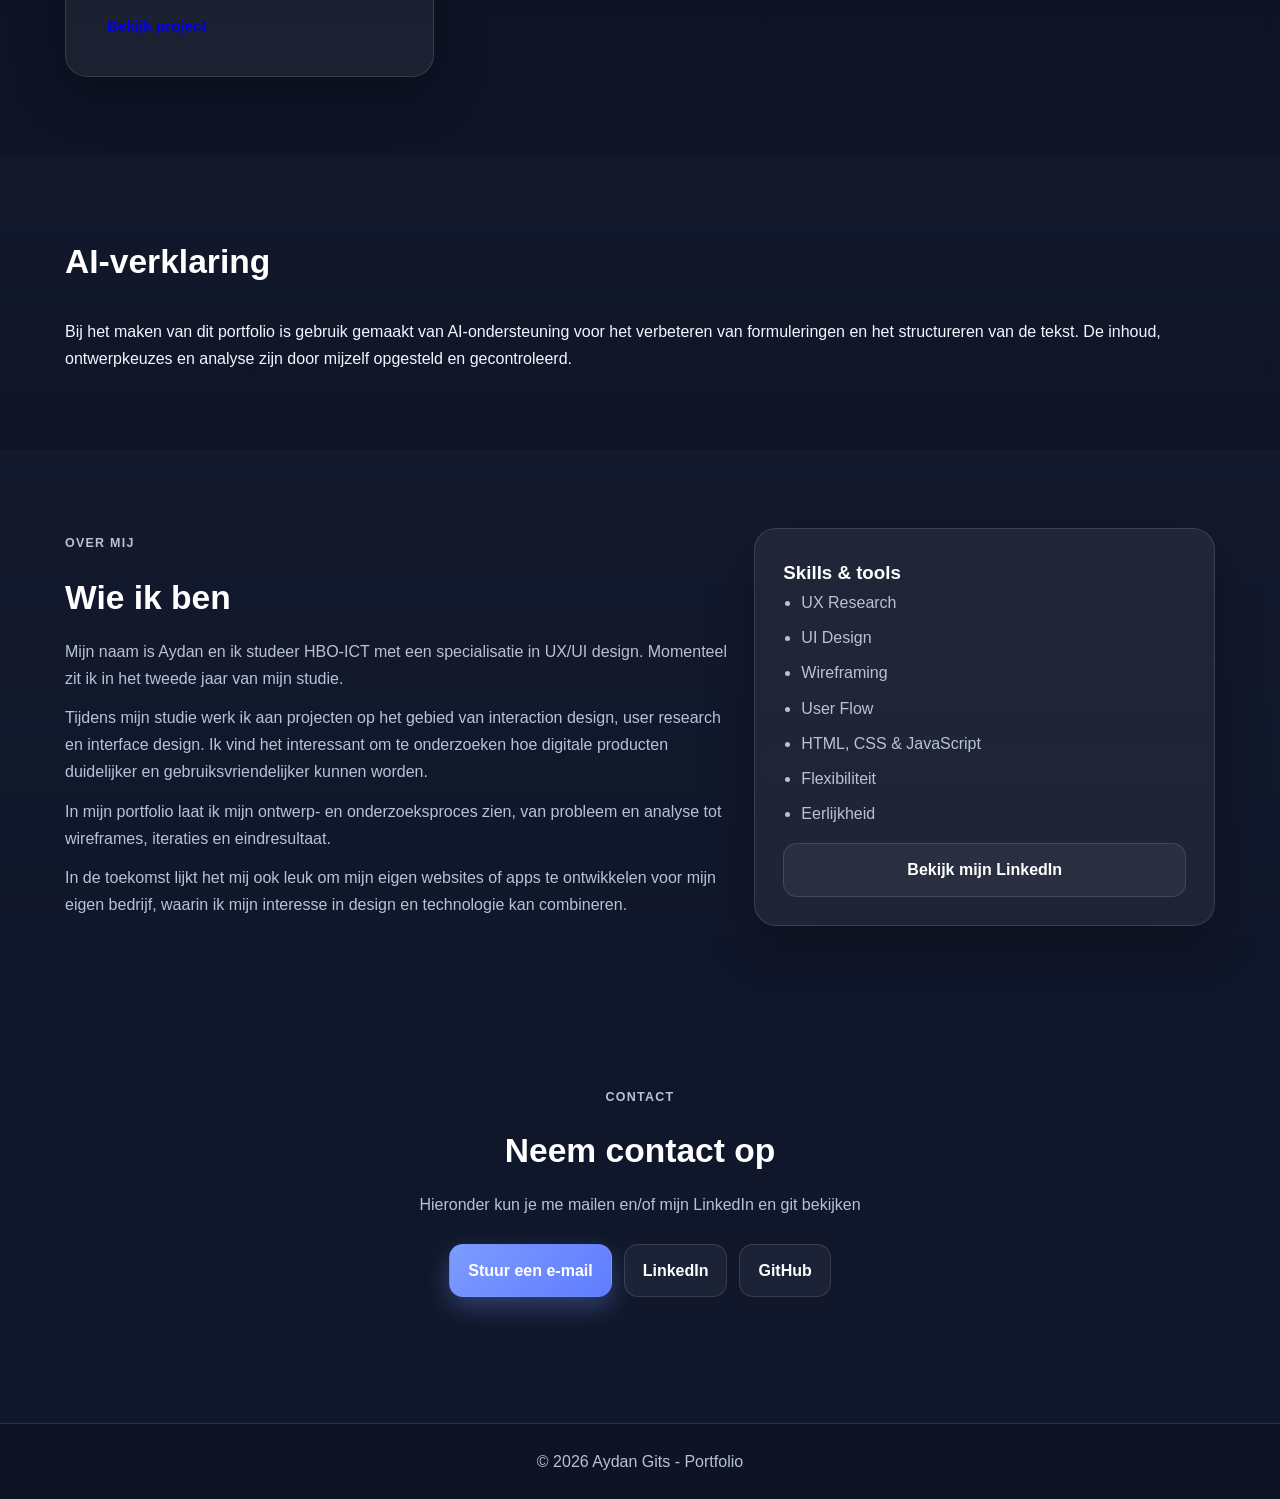
==== commit 21490bb1: "Hackathon toegevoegd aan portfolio" ====
--- a/index.html
+++ b/index.html
@@ -88,9 +88,18 @@
             </p>
             <a class="button small" href="project3.html">Bekijk project</a>
           </article>
+
+          <article class="project-card">
+            <span class="tag">Hackathon</span>
+            <h3>Campus Routeplanner</h3>
+            <p>
+            UX project gericht op navigatieproblemen op de campus, met user flows, wireframes en een website
+            </p>
+            <a class="button small" href="project4.html">Bekijk project</a>
+          </article>
         </div>
       </div>
-    </section>
+    </section>  
 
     <section class="section alt">
       <div class="container">
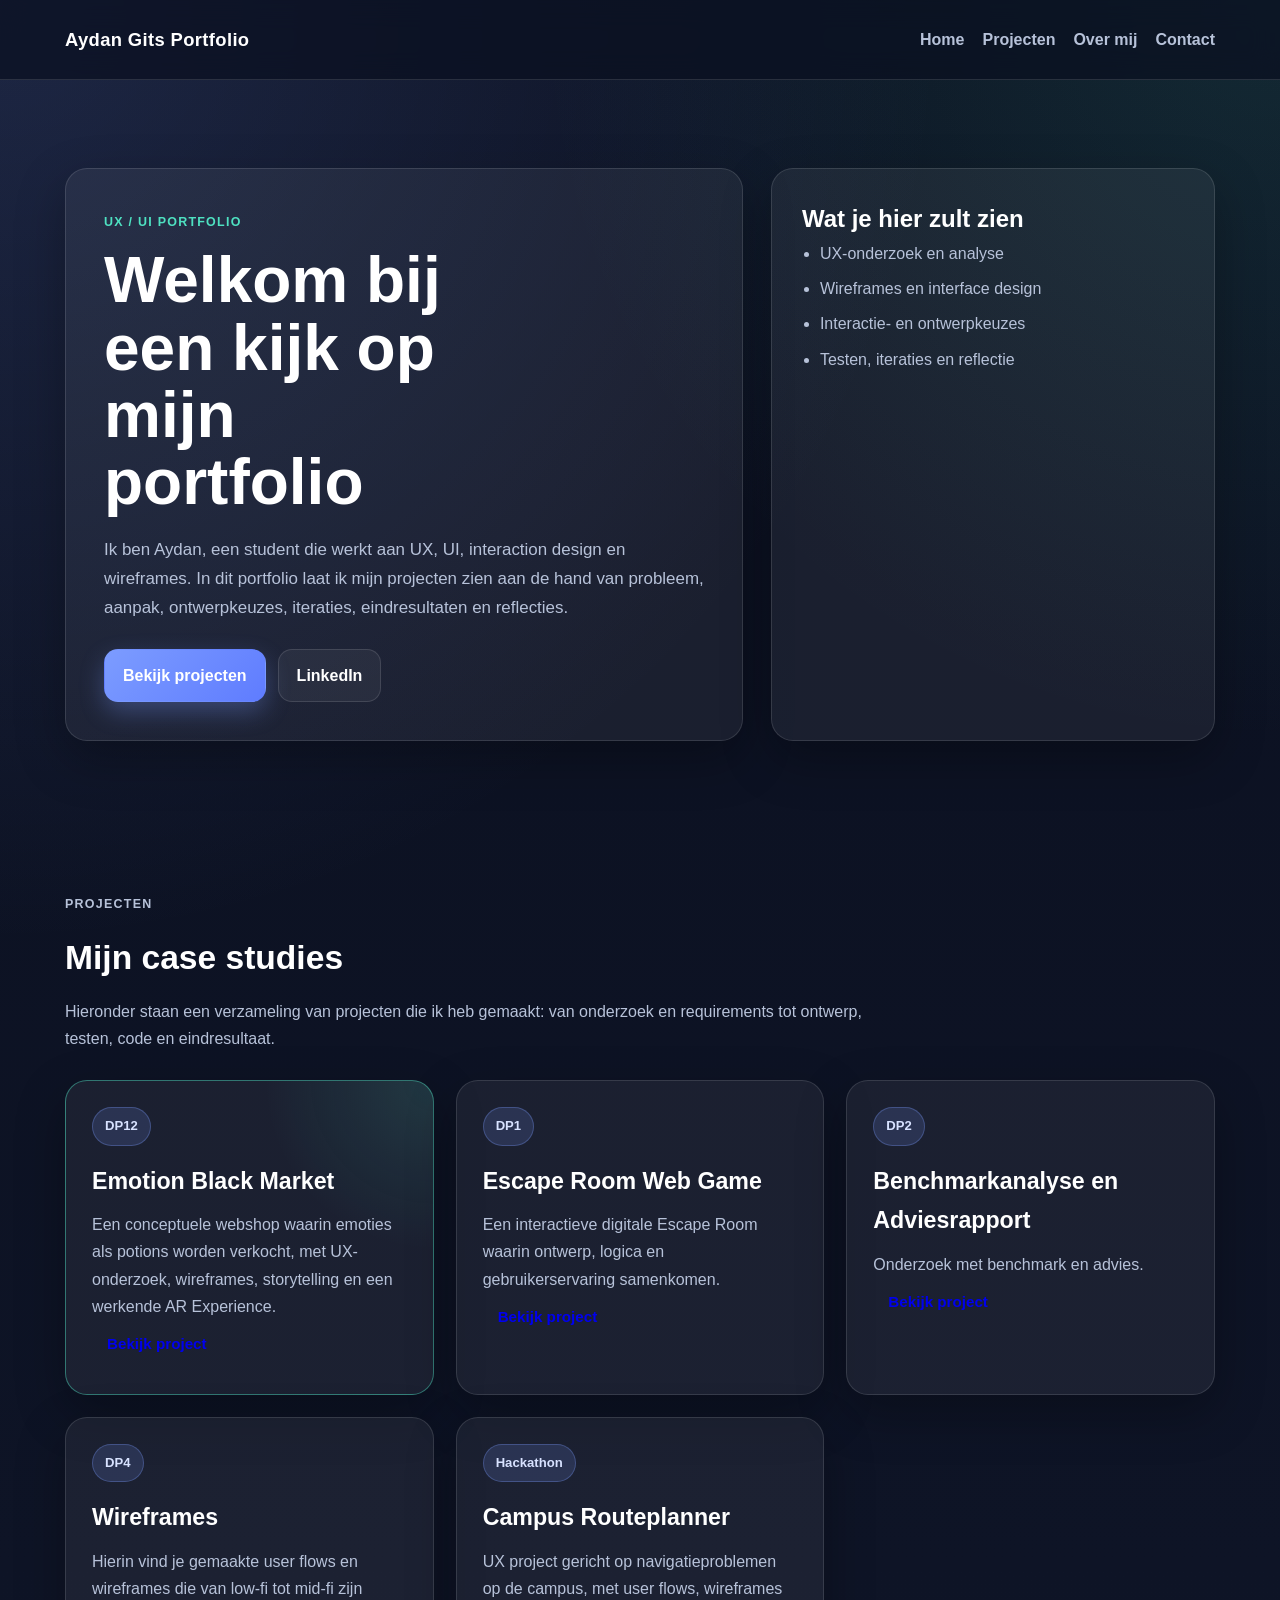
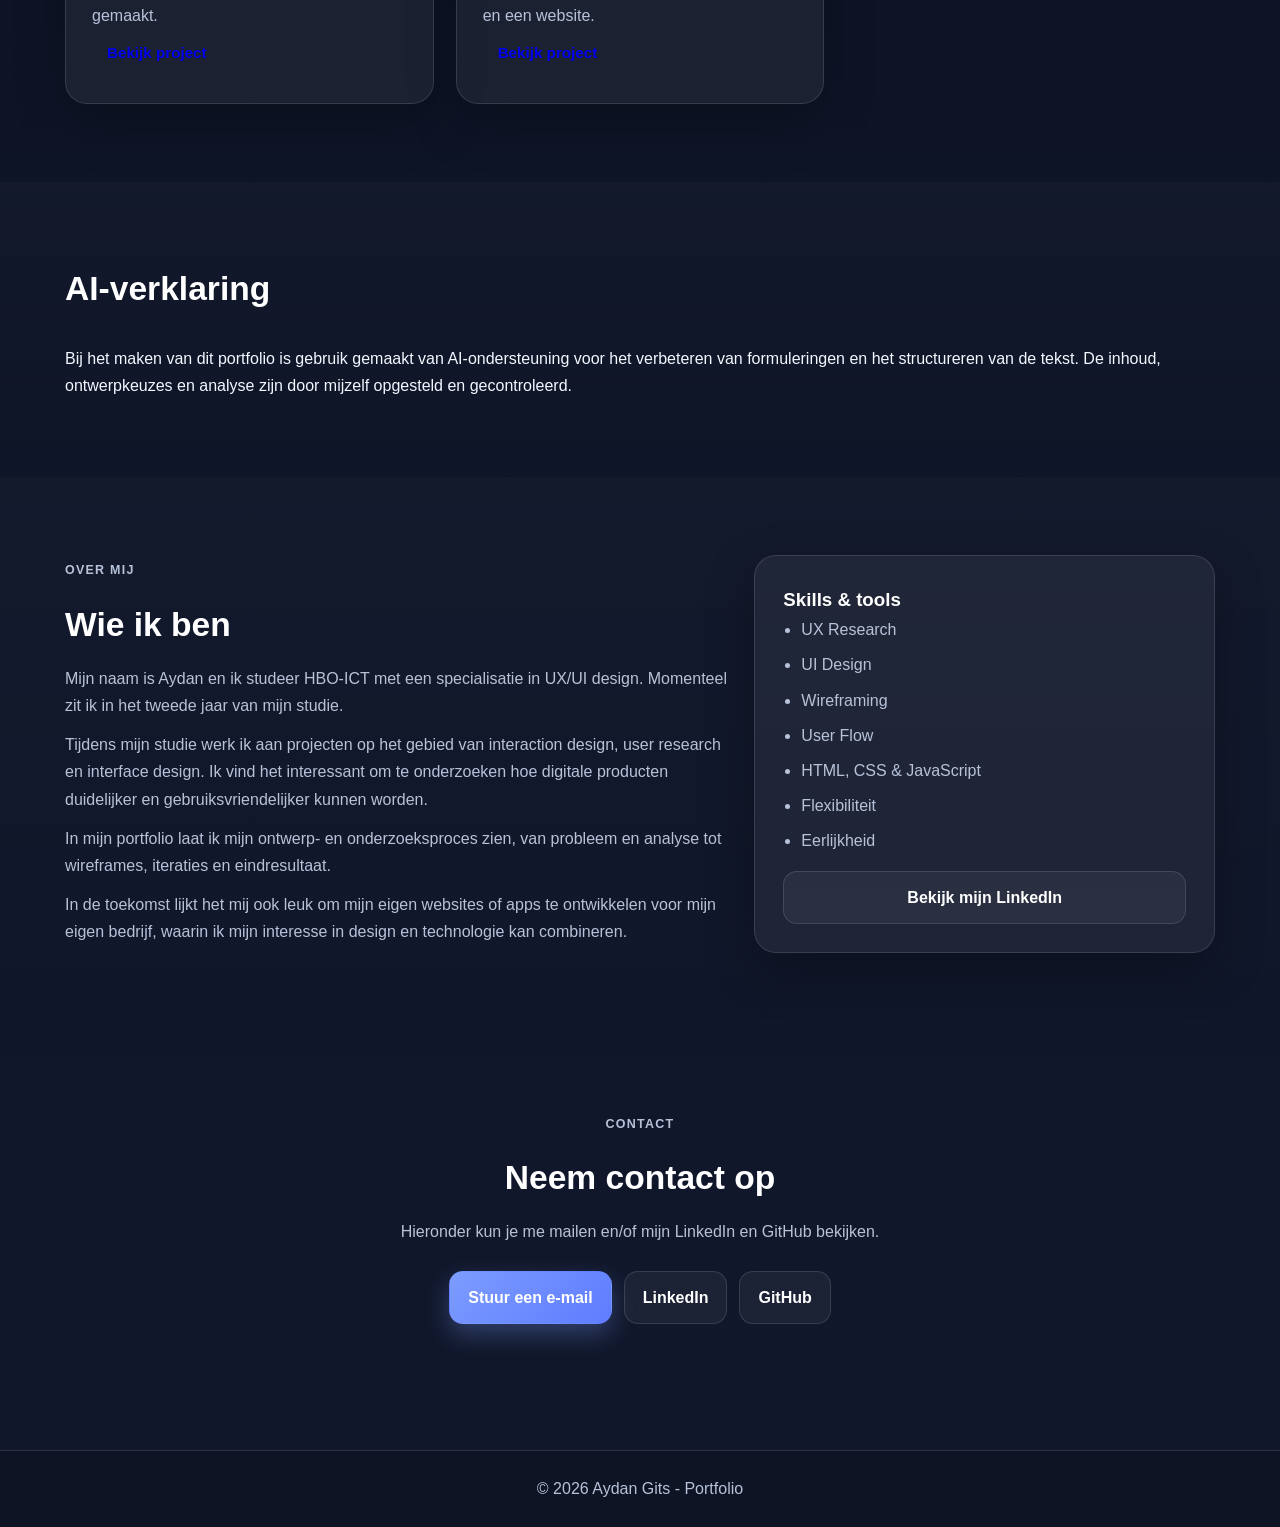
==== commit 14a05635: "portfolio bijgewerkt" ====
--- a/index.html
+++ b/index.html
@@ -56,12 +56,22 @@
           <p class="eyebrow">Projecten</p>
           <h2>Mijn case studies</h2>
           <p>
-            Hieronder staan een verzamling van 4 datapunten die ik heb gemaakt: 
-            van onderzoek en requirements tot ontwerp, testen en eindresultaat.
+            Hieronder staan een verzameling van projecten die ik heb gemaakt:
+            van onderzoek en requirements tot ontwerp, testen, code en eindresultaat.
           </p>
         </div>
 
         <div class="project-grid">
+          <article class="project-card featured-project">
+            <span class="tag">DP12</span>
+            <h3>Emotion Black Market</h3>
+            <p>
+              Een conceptuele webshop waarin emoties als potions worden verkocht, met UX-onderzoek,
+              wireframes, storytelling en een werkende AR Experience.
+            </p>
+            <a class="button small" href="project5.html">Bekijk project</a>
+          </article>
+
           <article class="project-card">
             <span class="tag">DP1</span>
             <h3>Escape Room Web Game</h3>
@@ -93,7 +103,7 @@
             <span class="tag">Hackathon</span>
             <h3>Campus Routeplanner</h3>
             <p>
-            UX project gericht op navigatieproblemen op de campus, met user flows, wireframes en een website
+              UX project gericht op navigatieproblemen op de campus, met user flows, wireframes en een website.
             </p>
             <a class="button small" href="project4.html">Bekijk project</a>
           </article>
@@ -122,26 +132,26 @@
           <p class="eyebrow">Over mij</p>
           <h2>Wie ik ben</h2>
 
-      <p>
-        Mijn naam is Aydan en ik studeer HBO-ICT met een specialisatie in UX/UI design.
-        Momenteel zit ik in het tweede jaar van mijn studie.
-      </p>
+          <p>
+            Mijn naam is Aydan en ik studeer HBO-ICT met een specialisatie in UX/UI design.
+            Momenteel zit ik in het tweede jaar van mijn studie.
+          </p>
 
-      <p>
-        Tijdens mijn studie werk ik aan projecten op het gebied van interaction design,
-        user research en interface design. Ik vind het interessant om te onderzoeken
-        hoe digitale producten duidelijker en gebruiksvriendelijker kunnen worden.
-      </p>
+          <p>
+            Tijdens mijn studie werk ik aan projecten op het gebied van interaction design,
+            user research en interface design. Ik vind het interessant om te onderzoeken
+            hoe digitale producten duidelijker en gebruiksvriendelijker kunnen worden.
+          </p>
 
-      <p>
-        In mijn portfolio laat ik mijn ontwerp- en onderzoeksproces zien, van probleem
-        en analyse tot wireframes, iteraties en eindresultaat.
-      </p>
+          <p>
+            In mijn portfolio laat ik mijn ontwerp- en onderzoeksproces zien, van probleem
+            en analyse tot wireframes, iteraties en eindresultaat.
+          </p>
 
-      <p>
-        In de toekomst lijkt het mij ook leuk om mijn eigen websites of apps te ontwikkelen
-        voor mijn eigen bedrijf, waarin ik mijn interesse in design en technologie kan combineren.
-      </p>
+          <p>
+            In de toekomst lijkt het mij ook leuk om mijn eigen websites of apps te ontwikkelen
+            voor mijn eigen bedrijf, waarin ik mijn interesse in design en technologie kan combineren.
+          </p>
         </div>
 
         <div class="about-card">
@@ -168,7 +178,7 @@
         <p class="eyebrow">Contact</p>
         <h2>Neem contact op</h2>
         <p>
-          Hieronder kun je me mailen en/of mijn LinkedIn en git bekijken
+          Hieronder kun je me mailen en/of mijn LinkedIn en GitHub bekijken.
         </p>
 
         <div class="link-group center-links">
--- a/style.css
+++ b/style.css
@@ -447,4 +447,11 @@
   .project h1 {
     font-size: 2rem;
   }
+}
+
+.featured-project {
+  border-color: rgba(78, 225, 193, 0.45);
+  background:
+    radial-gradient(circle at top right, rgba(78, 225, 193, 0.12), transparent 35%),
+    var(--panel);
 }
